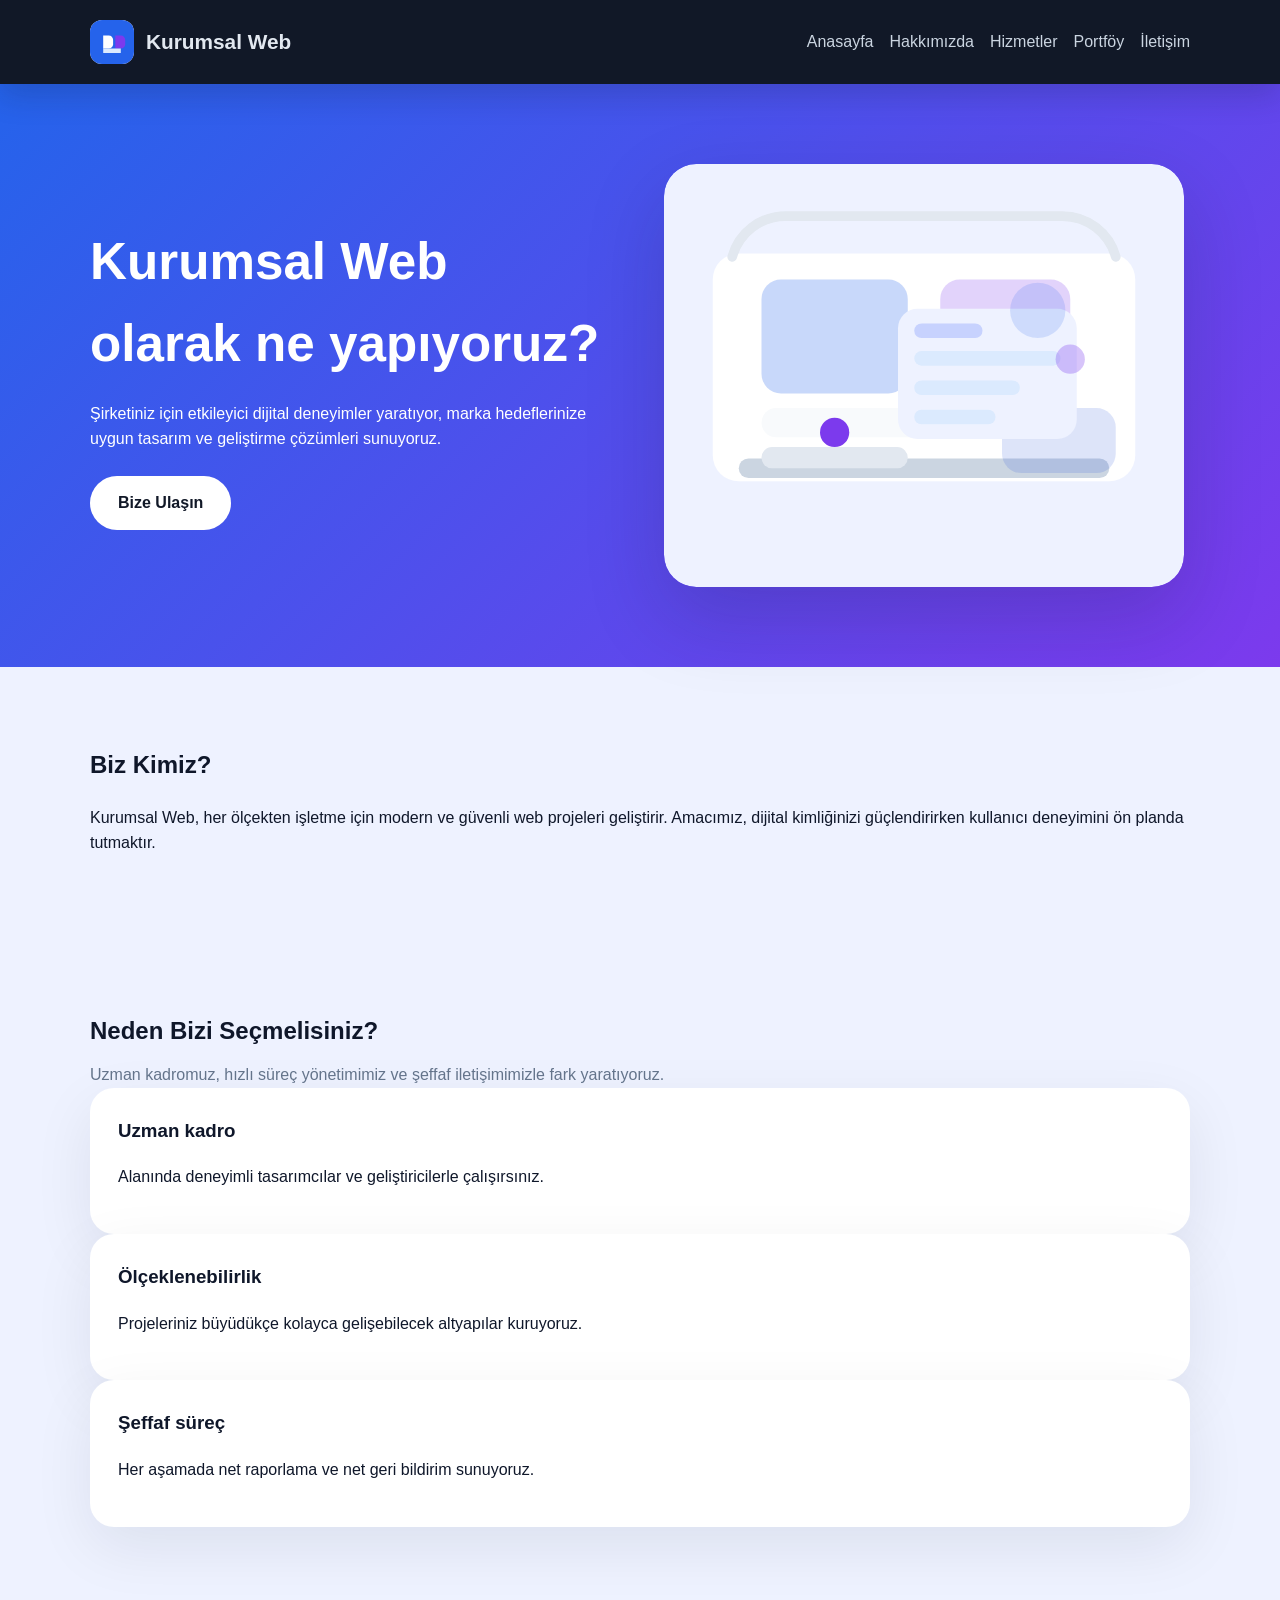
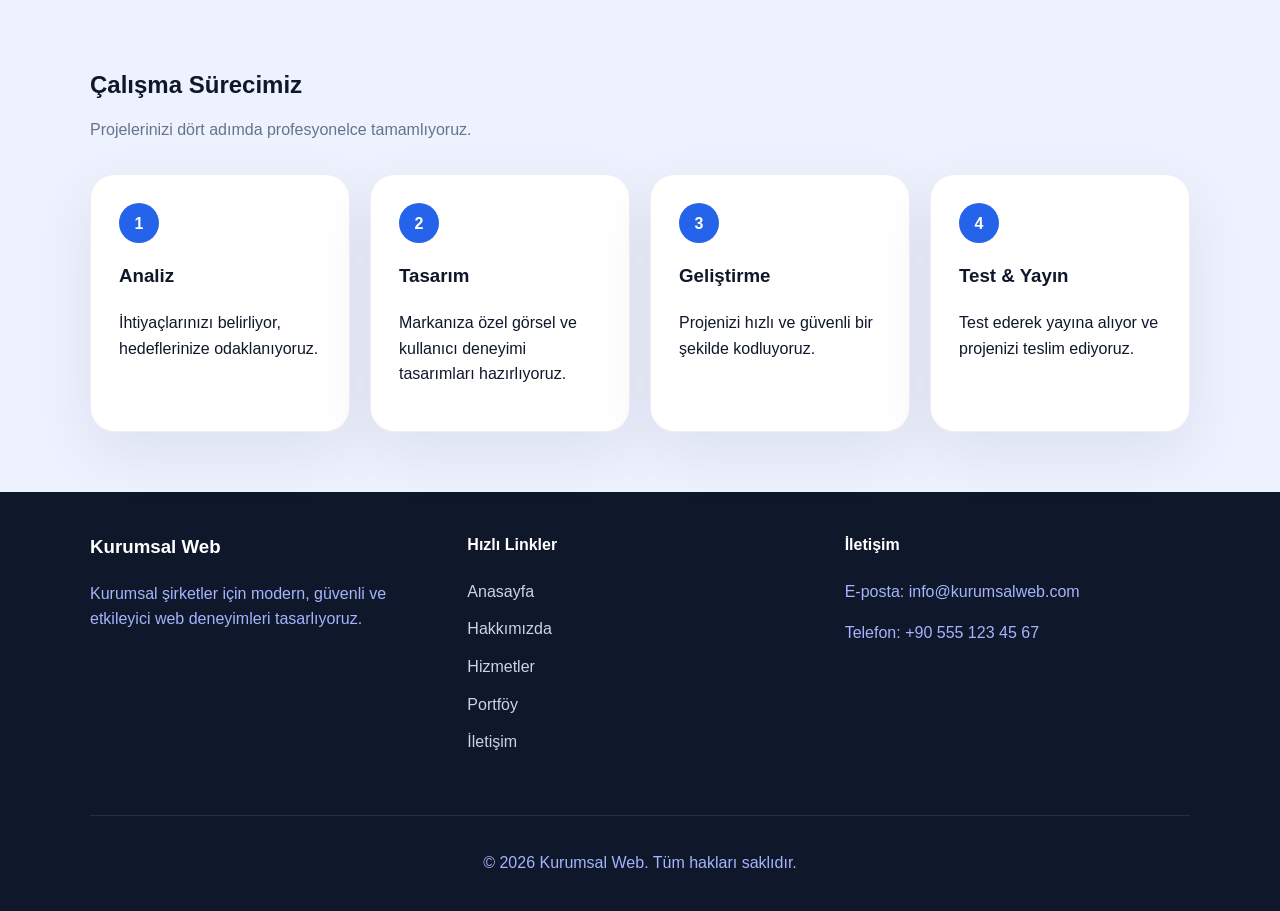
==== about.html @ d7952dc9 "Ek sayfalar eklenerek birçok sayfalı Websayfasına düzeni eklendi" ====
<!DOCTYPE html>
<html lang="tr">
<head>
  <meta charset="UTF-8" />
  <meta name="viewport" content="width=device-width, initial-scale=1.0" />
  <title>Hakkımızda - Kurumsal Web</title>
  <link rel="stylesheet" href="styles.css" />
</head>
<body>
  <header class="site-header">
    <div class="container header-inner">
      <div class="brand">
        <img class="logo-image" src="logo.svg" alt="Kurumsal Web logo" />
        <span class="brand-text">Kurumsal Web</span>
      </div>
      <nav>
        <a href="index.html">Anasayfa</a>
        <a href="about.html">Hakkımızda</a>
        <a href="services.html">Hizmetler</a>
        <a href="portfolio.html">Portföy</a>
        <a href="contact.html">İletişim</a>
      </nav>
    </div>
  </header>

  <main>
    <section class="hero">
      <div class="container hero-grid">
        <div class="hero-copy">
          <h2>Kurumsal Web olarak ne yapıyoruz?</h2>
          <p>Şirketiniz için etkileyici dijital deneyimler yaratıyor, marka hedeflerinize uygun tasarım ve geliştirme çözümleri sunuyoruz.</p>
          <a class="button" href="contact.html">Bize Ulaşın</a>
        </div>
        <div class="hero-visual">
          <img src="images/hero-photo.svg" alt="Hakkımızda görseli" />
        </div>
      </div>
    </section>

    <section class="content-section">
      <div class="container">
        <h2>Biz Kimiz?</h2>
        <p>Kurumsal Web, her ölçekten işletme için modern ve güvenli web projeleri geliştirir. Amacımız, dijital kimliğinizi güçlendirirken kullanıcı deneyimini ön planda tutmaktır.</p>
      </div>
    </section>

    <section class="content-section why-choose-section">
      <div class="container">
        <div class="section-header">
          <h2>Neden Bizi Seçmelisiniz?</h2>
          <p>Uzman kadromuz, hızlı süreç yönetimimiz ve şeffaf iletişimimizle fark yaratıyoruz.</p>
        </div>
        <div class="why-choose-grid">
          <article class="why-card">
            <h3>Uzman kadro</h3>
            <p>Alanında deneyimli tasarımcılar ve geliştiricilerle çalışırsınız.</p>
          </article>
          <article class="why-card">
            <h3>Ölçeklenebilirlik</h3>
            <p>Projeleriniz büyüdükçe kolayca gelişebilecek altyapılar kuruyoruz.</p>
          </article>
          <article class="why-card">
            <h3>Şeffaf süreç</h3>
            <p>Her aşamada net raporlama ve net geri bildirim sunuyoruz.</p>
          </article>
        </div>
      </div>
    </section>

    <section class="content-section process-section">
      <div class="container">
        <div class="section-header">
          <h2>Çalışma Sürecimiz</h2>
          <p>Projelerinizi dört adımda profesyonelce tamamlıyoruz.</p>
        </div>
        <div class="process-grid">
          <article class="process-step">
            <span>1</span>
            <h3>Analiz</h3>
            <p>İhtiyaçlarınızı belirliyor, hedeflerinize odaklanıyoruz.</p>
          </article>
          <article class="process-step">
            <span>2</span>
            <h3>Tasarım</h3>
            <p>Markanıza özel görsel ve kullanıcı deneyimi tasarımları hazırlıyoruz.</p>
          </article>
          <article class="process-step">
            <span>3</span>
            <h3>Geliştirme</h3>
            <p>Projenizi hızlı ve güvenli bir şekilde kodluyoruz.</p>
          </article>
          <article class="process-step">
            <span>4</span>
            <h3>Test & Yayın</h3>
            <p>Test ederek yayına alıyor ve projenizi teslim ediyoruz.</p>
          </article>
        </div>
      </div>
    </section>
  </main>

  <footer class="site-footer">
    <div class="container footer-grid">
      <div class="footer-column">
        <h3>Kurumsal Web</h3>
        <p>Kurumsal şirketler için modern, güvenli ve etkileyici web deneyimleri tasarlıyoruz.</p>
      </div>
      <div class="footer-column">
        <h4>Hızlı Linkler</h4>
        <ul class="footer-links">
          <li><a href="index.html">Anasayfa</a></li>
          <li><a href="about.html">Hakkımızda</a></li>
          <li><a href="services.html">Hizmetler</a></li>
          <li><a href="portfolio.html">Portföy</a></li>
          <li><a href="contact.html">İletişim</a></li>
        </ul>
      </div>
      <div class="footer-column">
        <h4>İletişim</h4>
        <p>E-posta: info@kurumsalweb.com</p>
        <p>Telefon: +90 555 123 45 67</p>
      </div>
    </div>
    <div class="container footer-note">
      <p>© 2026 Kurumsal Web. Tüm hakları saklıdır.</p>
    </div>
  </footer>
</body>
</html>
---- styles.css ----
:root {
  color-scheme: light;
  font-family: 'Segoe UI', Tahoma, Geneva, Verdana, sans-serif;
  --bg: #eef2ff;
  --surface: #ffffff;
  --text: #0f172a;
  --muted: #64748b;
  --primary: #2563eb;
  --primary-dark: #1d4ed8;
  --accent: #7c3aed;
  --header: #111827;
  --header-contrast: #e2e8f0;
  background: var(--bg);
  color: var(--text);
}

* {
  box-sizing: border-box;
}

html {
  scroll-behavior: smooth;
}

body {
  margin: 0;
  line-height: 1.6;
}

.container {
  width: min(1100px, 90%);
  margin: 0 auto;
}

.site-header {
  background: var(--header);
  color: var(--header-contrast);
  padding: 20px 0;
  position: sticky;
  top: 0;
  z-index: 50;
  box-shadow: 0 12px 30px rgba(15, 23, 42, 0.18);
}

.header-inner {
  display: flex;
  justify-content: space-between;
  align-items: center;
  gap: 24px;
}

.brand {
  display: inline-flex;
  align-items: center;
  gap: 12px;
}

.logo-image {
  width: 44px;
  height: 44px;
  border-radius: 12px;
  background: white;
}

.brand-text {
  font-size: 1.3rem;
  font-weight: 700;
}

.site-header nav {
  margin-top: 0;
  display: flex;
  flex-wrap: wrap;
  gap: 16px;
}

.site-header a {
  color: #cbd5e1;
  text-decoration: none;
}

.hero {
  background: linear-gradient(135deg, var(--primary) 0%, var(--accent) 100%);
  color: white;
  padding: 80px 0;
}

.hero-grid {
  display: grid;
  grid-template-columns: 1fr 1fr;
  align-items: center;
  gap: 48px;
}

.hero-copy {
  max-width: 520px;
}

.hero h2 {
  margin: 0 0 16px;
  font-size: clamp(2rem, 4vw, 3.5rem);
}

.hero p {
  max-width: 620px;
  margin: 0 0 24px;
}

.hero-visual img {
  width: 100%;
  max-width: 520px;
  display: block;
  border-radius: 32px;
  box-shadow: 0 30px 80px rgba(15, 23, 42, 0.18);
}

.portfolio-grid {
  display: grid;
  gap: 24px;
  grid-template-columns: repeat(auto-fit, minmax(220px, 1fr));
  margin-top: 32px;
}

.portfolio-card {
  background: white;
  border-radius: 28px;
  overflow: hidden;
  box-shadow: 0 24px 70px rgba(15, 23, 42, 0.12);
  transition: transform 180ms ease, box-shadow 180ms ease;
}

.portfolio-card:hover {
  transform: translateY(-4px);
  box-shadow: 0 28px 80px rgba(15, 23, 42, 0.16);
}

.portfolio-card img {
  width: 100%;
  display: block;
}

.portfolio-card h3 {
  margin: 20px 20px 10px;
}

.portfolio-card p {
  margin: 0 20px 20px;
  color: var(--muted);
  line-height: 1.75;
}

.button {
  display: inline-block;
  background: white;
  color: var(--header);
  padding: 14px 28px;
  border-radius: 999px;
  font-weight: 600;
  text-decoration: none;
  transition: transform 180ms ease, box-shadow 180ms ease;
}

.button:hover {
  transform: translateY(-2px);
  box-shadow: 0 18px 32px rgba(37, 99, 235, 0.18);
}

.section-header h2 {
  margin-bottom: 12px;
}

.section-header p {
  margin: 0;
  color: var(--muted);
  max-width: 760px;
}

.site-header a:hover,
.footer-links a:hover {
  color: white;
}

.content-section {
  padding: 60px 0;
}

.services-grid {
  display: grid;
  gap: 24px;
  grid-template-columns: repeat(auto-fit, minmax(220px, 1fr));
}

.features-grid {
  display: grid;
  gap: 20px;
  grid-template-columns: repeat(auto-fit, minmax(220px, 1fr));
  margin-top: 32px;
}

.feature-card {
  background: rgba(255, 255, 255, 0.96);
  border: 1px solid rgba(148, 163, 184, 0.2);
  border-radius: 24px;
  padding: 28px;
  box-shadow: 0 18px 40px rgba(37, 99, 235, 0.09);
  transition: transform 180ms ease, border-color 180ms ease;
}

.service-card {
  display: grid;
  gap: 16px;
  align-items: start;
  background: white;
  border-radius: 24px;
  padding: 32px 24px;
  box-shadow: 0 20px 60px rgba(15, 23, 42, 0.08);
}

.service-icon {
  width: 72px;
  align-self: center;
}

.feature-card:hover {
  transform: translateY(-4px);
  border-color: rgba(37, 99, 235, 0.4);
}

.process-grid {
  display: grid;
  gap: 20px;
  grid-template-columns: repeat(auto-fit, minmax(220px, 1fr));
  margin-top: 32px;
}

.process-step {
  background: white;
  border-radius: 24px;
  padding: 28px;
  border: 1px solid rgba(148, 163, 184, 0.18);
  box-shadow: 0 20px 60px rgba(15, 23, 42, 0.08);
}

.process-step span {
  display: inline-flex;
  width: 40px;
  height: 40px;
  align-items: center;
  justify-content: center;
  border-radius: 50%;
  background: var(--primary);
  color: white;
  font-weight: 700;
  margin-bottom: 18px;
}

.faq-grid {
  display: grid;
  gap: 20px;
  grid-template-columns: repeat(auto-fit, minmax(240px, 1fr));
  margin-top: 32px;
}

.faq-item {
  background: white;
  border-radius: 24px;
  padding: 28px;
  border: 1px solid rgba(148, 163, 184, 0.18);
  box-shadow: 0 20px 60px rgba(15, 23, 42, 0.08);
}

.faq-item h3 {
  margin-top: 0;
}

.cta-card {
  background: linear-gradient(135deg, rgba(37, 99, 235, 0.95), rgba(124, 58, 237, 0.95));
  color: white;
  padding: 48px 40px;
  border-radius: 32px;
  text-align: center;
  box-shadow: 0 30px 80px rgba(15, 23, 42, 0.16);
}

.cta-card h2 {
  margin: 0 0 16px;
}

.cta-card p {
  max-width: 760px;
  margin: 0 auto 28px;
  color: rgba(255, 255, 255, 0.9);
}

.cta-card .button {
  background: white;
  color: var(--header);
}

article {
  background: white;
  border-radius: 24px;
  padding: 28px;
  box-shadow: 0 20px 60px rgba(15, 23, 42, 0.08);
}

article h3 {
  margin-top: 0;
}

.contact-section ul {
  list-style: none;
  padding: 0;
}

.contact-section li {
  margin: 12px 0;
}

.contact-grid {
  display: grid;
  gap: 32px;
  grid-template-columns: 1fr 1fr;
  align-items: start;
}

.contact-form {
  background: white;
  border-radius: 24px;
  padding: 28px;
  box-shadow: 0 20px 60px rgba(15, 23, 42, 0.08);
}

.back-to-top {
  position: fixed;
  right: 24px;
  bottom: 24px;
  width: 46px;
  height: 46px;
  border-radius: 50%;
  border: none;
  background: var(--primary);
  color: white;
  font-size: 1.2rem;
  cursor: pointer;
  opacity: 0;
  transform: scale(0.92);
  transition: opacity 180ms ease, transform 180ms ease;
  z-index: 60;
}

.back-to-top.visible {
  opacity: 1;
  transform: scale(1);
}

.contact-form label {
  display: block;
  margin-bottom: 8px;
  font-weight: 600;
}

.contact-form input,
.contact-form textarea {
  width: 100%;
  padding: 14px 16px;
  border-radius: 16px;
  border: 1px solid #cbd5e1;
  background: #f8fafc;
  margin-bottom: 18px;
  font: inherit;
}

.site-footer {
  background: #0f172a;
  color: #a5b4fc;
  padding: 40px 0 20px;
}

.footer-grid {
  display: grid;
  gap: 32px;
  grid-template-columns: repeat(auto-fit, minmax(220px, 1fr));
  padding-bottom: 24px;
}

.footer-column h4,
.footer-column h3 {
  margin-top: 0;
  color: white;
}

.footer-links {
  list-style: none;
  padding: 0;
  margin: 0;
}

.footer-links li {
  margin: 12px 0;
}

.footer-links a {
  color: #cbd5e1;
  text-decoration: none;
}

.footer-links a:hover {
  color: white;
}

.footer-note {
  border-top: 1px solid rgba(203, 213, 225, 0.12);
  padding-top: 18px;
  margin-top: 24px;
  text-align: center;
}

@media (max-width: 720px) {
  .site-header nav {
    flex-direction: column;
    gap: 10px;
  }

  .header-inner {
    flex-direction: column;
    align-items: flex-start;
  }

  .hero-grid {
    grid-template-columns: 1fr;
  }

  .contact-grid {
    grid-template-columns: 1fr;
  }
}
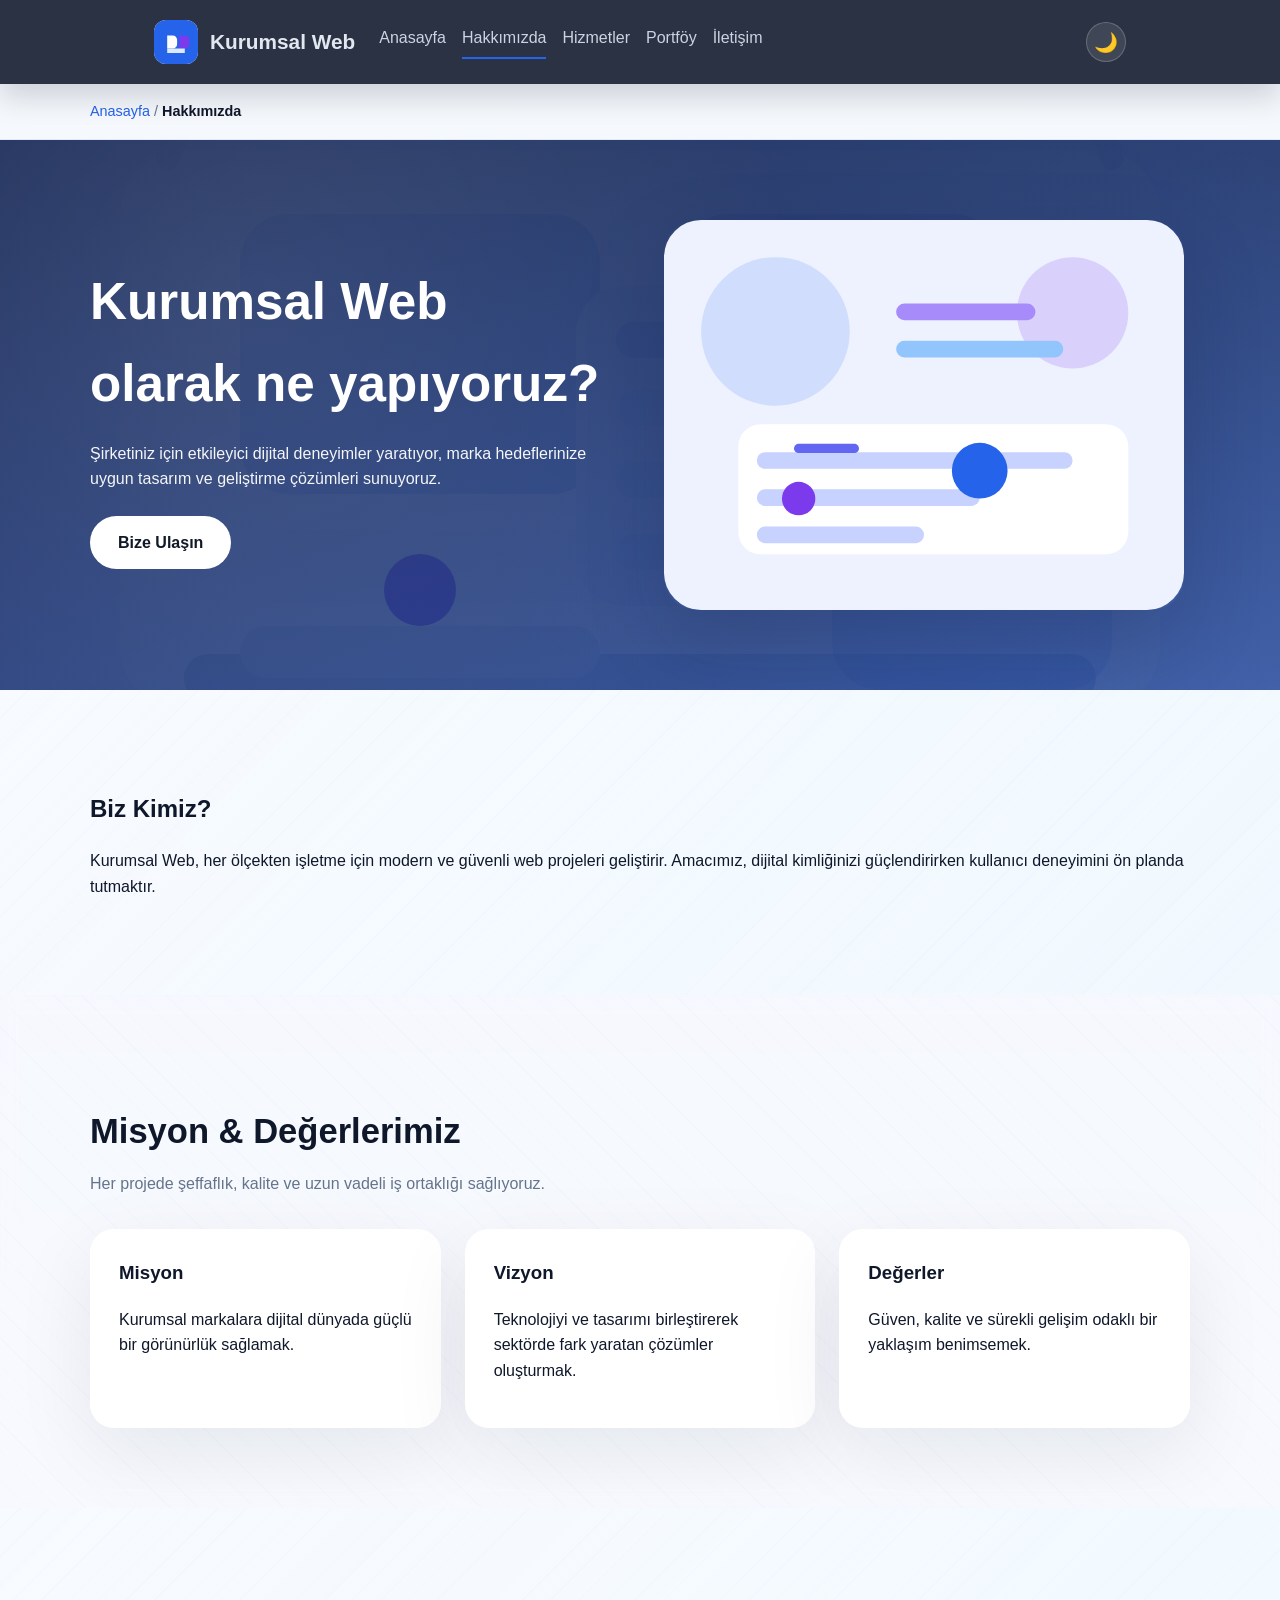
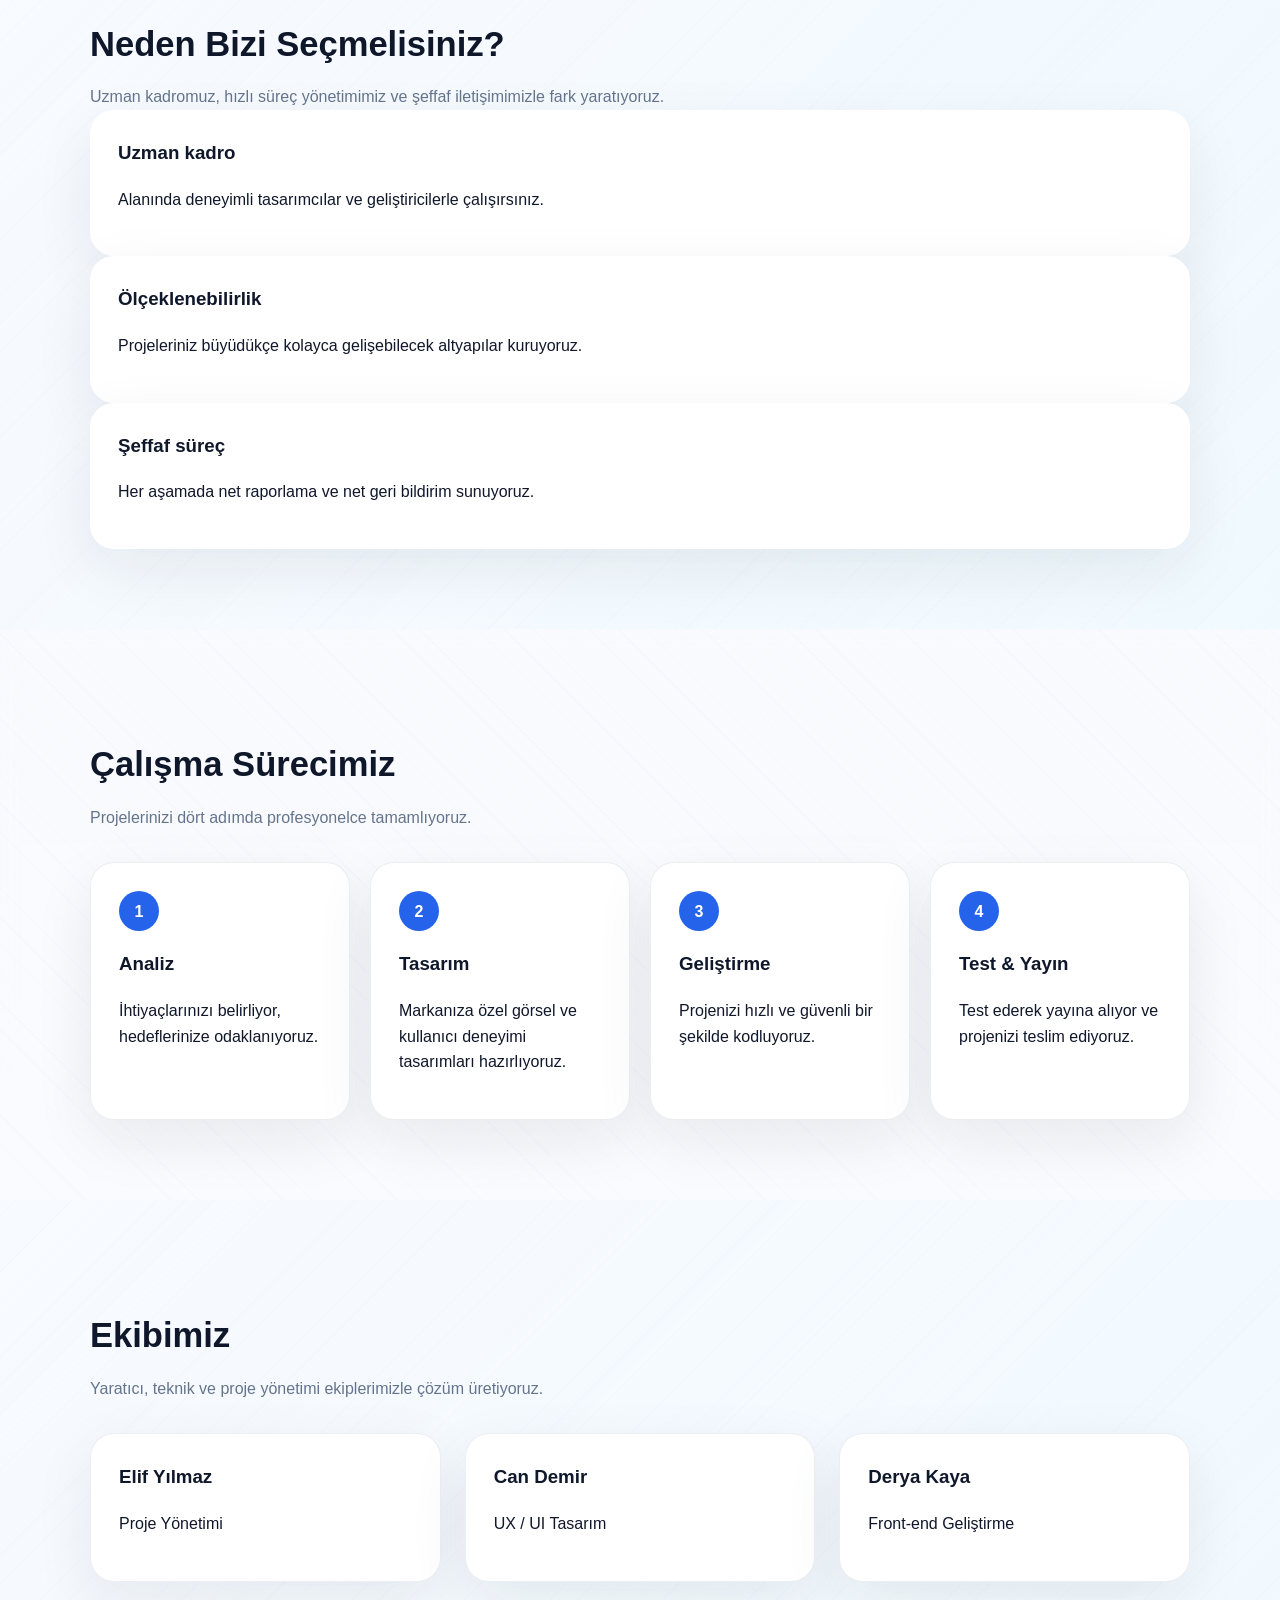
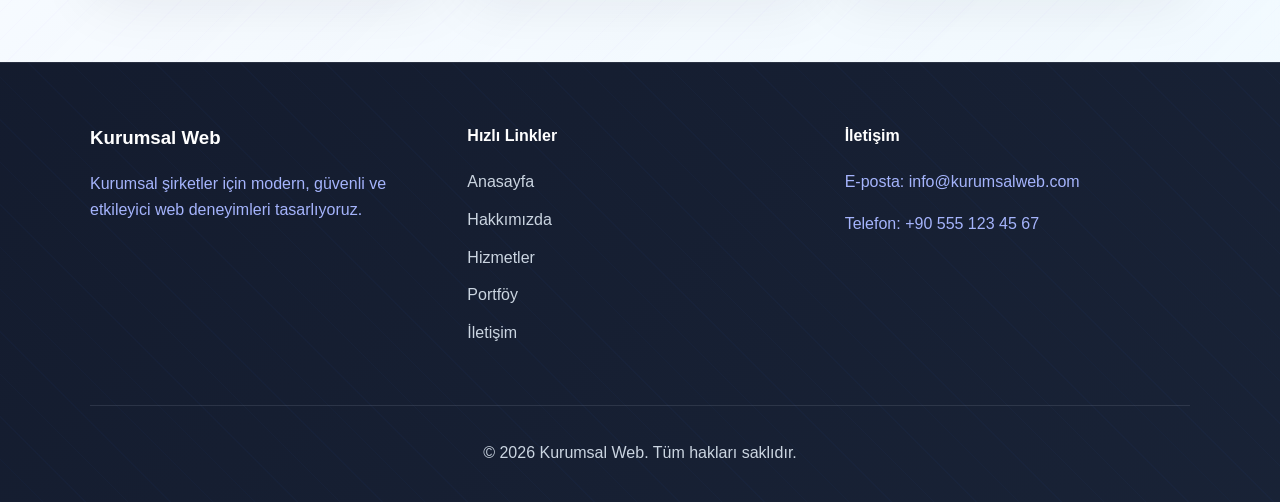
==== commit c394f113: "Dark Mode - Sayfalar arası senktronizasyon eklendi" ====
--- a/about.html
+++ b/about.html
@@ -4,6 +4,12 @@
   <meta charset="UTF-8" />
   <meta name="viewport" content="width=device-width, initial-scale=1.0" />
   <title>Hakkımızda - Kurumsal Web</title>
+  <meta name="description" content="Kurumsal Web ekibi, süreçleri ve değerleri hakkında bilgi edinin. Profesyonel tasarım ve teknik destek sunuyoruz." />
+  <meta property="og:title" content="Hakkımızda - Kurumsal Web" />
+  <meta property="og:description" content="Kurumsal Web ekibi ve değerleri hakkında daha fazla bilgi edinin. Profesyonel web çözümleri sunuyoruz." />
+  <meta property="og:image" content="images/hero-photo.svg" />
+  <meta property="og:type" content="website" />
+  <meta name="twitter:card" content="summary_large_image" />
   <link rel="stylesheet" href="styles.css" />
 </head>
 <body>
@@ -15,16 +21,27 @@
       </div>
       <nav>
         <a href="index.html">Anasayfa</a>
-        <a href="about.html">Hakkımızda</a>
+        <a class="active-link" href="about.html">Hakkımızda</a>
         <a href="services.html">Hizmetler</a>
         <a href="portfolio.html">Portföy</a>
         <a href="contact.html">İletişim</a>
       </nav>
+      <button id="dark-mode-toggle" class="dark-mode-toggle" aria-label="Koyu/Aydın Modu">🌙</button>
     </div>
+    <button class="hamburger-menu" aria-label="Menüü aç/kapat">
+      <span></span>
+      <span></span>
+      <span></span>
+    </button>
   </header>
 
   <main>
-    <section class="hero">
+    <nav class="breadcrumb">
+      <div class="container">
+        <a href="index.html">Anasayfa</a> / <span>Hakkımızda</span>
+      </div>
+    </nav>
+    <section class="hero hero-about">
       <div class="container hero-grid">
         <div class="hero-copy">
           <h2>Kurumsal Web olarak ne yapıyoruz?</h2>
@@ -32,7 +49,7 @@
           <a class="button" href="contact.html">Bize Ulaşın</a>
         </div>
         <div class="hero-visual">
-          <img src="images/hero-photo.svg" alt="Hakkımızda görseli" />
+          <img src="images/hero-illustration.svg" alt="Hakkımızda görseli" />
         </div>
       </div>
     </section>
@@ -41,6 +58,29 @@
       <div class="container">
         <h2>Biz Kimiz?</h2>
         <p>Kurumsal Web, her ölçekten işletme için modern ve güvenli web projeleri geliştirir. Amacımız, dijital kimliğinizi güçlendirirken kullanıcı deneyimini ön planda tutmaktır.</p>
+      </div>
+    </section>
+
+    <section class="content-section value-section">
+      <div class="container">
+        <div class="section-header">
+          <h2>Misyon & Değerlerimiz</h2>
+          <p>Her projede şeffaflık, kalite ve uzun vadeli iş ortaklığı sağlıyoruz.</p>
+        </div>
+        <div class="value-grid">
+          <article class="value-card">
+            <h3>Misyon</h3>
+            <p>Kurumsal markalara dijital dünyada güçlü bir görünürlük sağlamak.</p>
+          </article>
+          <article class="value-card">
+            <h3>Vizyon</h3>
+            <p>Teknolojiyi ve tasarımı birleştirerek sektörde fark yaratan çözümler oluşturmak.</p>
+          </article>
+          <article class="value-card">
+            <h3>Değerler</h3>
+            <p>Güven, kalite ve sürekli gelişim odaklı bir yaklaşım benimsemek.</p>
+          </article>
+        </div>
       </div>
     </section>
 
@@ -97,7 +137,28 @@
         </div>
       </div>
     </section>
-  </main>
+    <section class="content-section team-section">
+      <div class="container">
+        <div class="section-header">
+          <h2>Ekibimiz</h2>
+          <p>Yaratıcı, teknik ve proje yönetimi ekiplerimizle çözüm üretiyoruz.</p>
+        </div>
+        <div class="team-grid">
+          <article class="team-card">
+            <h3>Elif Yılmaz</h3>
+            <p>Proje Yönetimi</p>
+          </article>
+          <article class="team-card">
+            <h3>Can Demir</h3>
+            <p>UX / UI Tasarım</p>
+          </article>
+          <article class="team-card">
+            <h3>Derya Kaya</h3>
+            <p>Front-end Geliştirme</p>
+          </article>
+        </div>
+      </div>
+    </section>  </main>
 
   <footer class="site-footer">
     <div class="container footer-grid">
@@ -125,5 +186,7 @@
       <p>© 2026 Kurumsal Web. Tüm hakları saklıdır.</p>
     </div>
   </footer>
+  <button id="back-to-top" class="back-to-top" aria-label="Başa dön">↑</button>
+  <script src="script.js"></script>
 </body>
 </html>
--- a/styles.css
+++ b/styles.css
@@ -25,6 +25,81 @@
 body {
   margin: 0;
   line-height: 1.6;
+  background: linear-gradient(180deg, #eef2ff 0%, #f8fafc 100%);
+  position: relative;
+  transition: background-color 300ms ease, color 300ms ease;
+}
+
+body.dark-mode {
+  --bg: #0f172a;
+  --surface: #1e293b;
+  --text: #e2e8f0;
+  --muted: #94a3b8;
+  background: linear-gradient(180deg, #0f172a 0%, #1e293b 100%);
+}
+
+body.dark-mode ::selection {
+  background: rgba(37, 99, 235, 0.5);
+}
+
+@keyframes fadeInUp {
+  from {
+    opacity: 0;
+    transform: translateY(30px);
+  }
+  to {
+    opacity: 1;
+    transform: translateY(0);
+  }
+}
+
+.animate-in {
+  animation: fadeInUp 600ms ease-out forwards;
+}
+
+.metric-card.animate-in {
+  animation-delay: 100ms;
+}
+
+.feature-card.animate-in {
+  animation-delay: 150ms;
+}
+
+.service-card.animate-in {
+  animation-delay: 200ms;
+}
+
+.portfolio-card.animate-in {
+  animation-delay: 250ms;
+}
+
+.faq-item {
+  cursor: pointer;
+  transition: all 300ms ease;
+}
+
+.faq-item p {
+  display: none;
+  animation: fadeInUp 400ms ease-out forwards;
+}
+
+.faq-item.active p {
+  display: block;
+}
+
+.faq-item:hover {
+  transform: translateX(4px);
+}
+
+body::before {
+  content: '';
+  position: fixed;
+  inset: 0;
+  background-image: 
+    radial-gradient(circle at 20% 50%, rgba(37, 99, 235, 0.08) 0%, transparent 50%),
+    radial-gradient(circle at 80% 80%, rgba(124, 58, 237, 0.08) 0%, transparent 50%);
+  pointer-events: none;
+  z-index: -1;
 }
 
 .container {
@@ -33,13 +108,16 @@
 }
 
 .site-header {
-  background: var(--header);
+  background: rgba(15, 23, 42, 0.88);
   color: var(--header-contrast);
   padding: 20px 0;
   position: sticky;
   top: 0;
   z-index: 50;
   box-shadow: 0 12px 30px rgba(15, 23, 42, 0.18);
+  display: flex;
+  justify-content: space-between;
+  align-items: center;
 }
 
 .header-inner {
@@ -47,6 +125,10 @@
   justify-content: space-between;
   align-items: center;
   gap: 24px;
+  flex: 1;
+  max-width: 1100px;
+  margin: 0 auto;
+  padding: 0 5%;
 }
 
 .brand {
@@ -72,6 +154,7 @@
   display: flex;
   flex-wrap: wrap;
   gap: 16px;
+  flex: 1;
 }
 
 .site-header a {
@@ -80,30 +163,84 @@
 }
 
 .hero {
-  background: linear-gradient(135deg, var(--primary) 0%, var(--accent) 100%);
+  position: relative;
+  overflow: hidden;
   color: white;
   padding: 80px 0;
-}
-
-.hero-grid {
-  display: grid;
-  grid-template-columns: 1fr 1fr;
-  align-items: center;
-  gap: 48px;
-}
-
-.hero-copy {
-  max-width: 520px;
-}
-
-.hero h2 {
-  margin: 0 0 16px;
-  font-size: clamp(2rem, 4vw, 3.5rem);
-}
-
-.hero p {
-  max-width: 620px;
-  margin: 0 0 24px;
+  background-size: cover;
+  background-position: center;
+  background-repeat: no-repeat;
+  background-attachment: fixed;
+}
+
+.hero::before {
+  content: '';
+  position: absolute;
+  inset: 0;
+  background: linear-gradient(180deg, rgba(15, 23, 42, 0.55), rgba(15, 23, 42, 0.35));
+  pointer-events: none;
+  z-index: 1;
+}
+
+.hero::after {
+  content: '';
+  position: absolute;
+  inset: 0;
+  background-image: 
+    radial-gradient(circle at 20% 30%, rgba(255, 255, 255, 0.08) 0%, transparent 50%),
+    radial-gradient(circle at 80% 70%, rgba(37, 99, 235, 0.06) 0%, transparent 50%);
+  pointer-events: none;
+  z-index: 1;
+}
+
+.hero .container {
+  position: relative;
+  z-index: 2;
+}
+
+.hero.hero-home {
+  background: linear-gradient(135deg, rgba(37, 99, 235, 0.75), rgba(124, 58, 237, 0.65)), 
+              url('images/back1.png');
+  background-size: cover;
+  background-position: center;
+  background-repeat: no-repeat;
+  background-attachment: fixed;
+}
+
+.hero.hero-about {
+  background: linear-gradient(135deg, rgba(30, 58, 138, 0.88), rgba(37, 99, 235, 0.70)), 
+              url('images/hero-photo.svg');
+  background-size: cover;
+  background-position: center;
+  background-repeat: no-repeat;
+  background-attachment: fixed;
+}
+
+.hero.hero-services {
+  background: linear-gradient(135deg, rgba(59, 102, 241, 0.85), rgba(99, 102, 241, 0.70)), 
+              url('images/hero-photo.svg');
+  background-size: cover;
+  background-position: center;
+  background-repeat: no-repeat;
+  background-attachment: fixed;
+}
+
+.hero.hero-portfolio {
+  background: linear-gradient(135deg, rgba(20, 30, 50, 0.88), rgba(59, 130, 246, 0.70)), 
+              url('images/hero-photo.svg');
+  background-size: cover;
+  background-position: center;
+  background-repeat: no-repeat;
+  background-attachment: fixed;
+}
+
+.hero.hero-contact {
+  background: linear-gradient(135deg, rgba(30, 58, 138, 0.90), rgba(59, 130, 246, 0.65)), 
+              url('images/hero-photo.svg');
+  background-size: cover;
+  background-position: center;
+  background-repeat: no-repeat;
+  background-attachment: fixed;
 }
 
 .hero-visual img {
@@ -114,6 +251,267 @@
   box-shadow: 0 30px 80px rgba(15, 23, 42, 0.18);
 }
 
+.hero-grid {
+  display: grid;
+  grid-template-columns: 1fr 1fr;
+  align-items: center;
+  gap: 48px;
+}
+
+.hero-copy {
+  max-width: 520px;
+}
+
+.hero h2 {
+  margin: 0 0 16px;
+  font-size: clamp(2rem, 4vw, 3.5rem);
+  color: white;
+}
+
+.hero p {
+  max-width: 620px;
+  margin: 0 0 24px;
+  color: rgba(255, 255, 255, 0.95);
+}
+
+.eyebrow {
+  display: inline-block;
+  margin-bottom: 18px;
+  color: rgba(255, 255, 255, 0.85);
+  text-transform: uppercase;
+  letter-spacing: 0.14em;
+  font-size: 0.8rem;
+}
+
+.metrics-grid,
+.value-grid,
+.testimonial-grid,
+.trusted-grid {
+  display: grid;
+  gap: 24px;
+  grid-template-columns: repeat(auto-fit, minmax(220px, 1fr));
+  margin-top: 32px;
+}
+
+.metric-card,
+.value-card,
+.testimonial-card,
+.contact-card,
+.team-card,
+.package-card,
+.case-card,
+.client-card,
+.pricing-card,
+.case-study-card {
+  background: rgba(255, 255, 255, 0.95);
+  border: 1px solid rgba(255, 255, 255, 0.5);
+  border-radius: 24px;
+  padding: 28px;
+  box-shadow: 0 20px 60px rgba(15, 23, 42, 0.06);
+  backdrop-filter: blur(10px);
+  transition: all 200ms ease;
+}
+
+.metric-card:hover,
+.value-card:hover,
+.team-card:hover,
+.pricing-card:hover,
+.case-study-card:hover {
+  transform: translateY(-4px);
+  box-shadow: 0 28px 80px rgba(15, 23, 42, 0.10);
+  background: rgba(255, 255, 255, 0.98);
+}
+
+.metric-card strong {
+  display: block;
+  font-size: 2.4rem;
+  margin-bottom: 12px;
+  color: var(--primary);
+}
+
+.testimonial-card {
+  border: 1px solid rgba(148, 163, 184, 0.18);
+}
+
+.testimonial-author {
+  display: block;
+  margin-top: 18px;
+  color: var(--muted);
+  font-weight: 600;
+}
+
+.section-header h2 {
+  font-size: clamp(2rem, 2.7vw, 2.6rem);
+  margin-bottom: 12px;
+}
+
+.content-section {
+  padding: 80px 0;
+  position: relative;
+  background: rgba(255, 255, 255, 0.4);
+  backdrop-filter: blur(8px);
+  overflow: hidden;
+}
+
+.content-section::before {
+  content: '';
+  position: absolute;
+  inset: 0;
+  background-image: 
+    repeating-linear-gradient(
+      45deg,
+      rgba(37, 99, 235, 0.02) 0px,
+      rgba(37, 99, 235, 0.02) 1px,
+      transparent 1px,
+      transparent 20px
+    );
+  pointer-events: none;
+  z-index: 0;
+}
+
+.content-section > * {
+  position: relative;
+  z-index: 1;
+}
+
+.content-section:nth-of-type(even) {
+  background: linear-gradient(135deg, rgba(247, 250, 255, 0.95), rgba(240, 249, 255, 0.90));
+}
+
+.content-section:nth-of-type(even)::before {
+  background-image: 
+    repeating-linear-gradient(
+      -45deg,
+      rgba(124, 58, 237, 0.02) 0px,
+      rgba(124, 58, 237, 0.02) 1px,
+      transparent 1px,
+      transparent 20px
+    );
+}
+
+.site-header {
+  background: rgba(15, 23, 42, 0.88);
+  backdrop-filter: blur(10px);
+}
+
+.hamburger-menu {
+  display: none;
+  flex-direction: column;
+  cursor: pointer;
+  gap: 6px;
+  background: none;
+  border: none;
+  padding: 12px;
+  z-index: 51;
+  position: absolute;
+  right: 20px;
+  top: 50%;
+  transform: translateY(-50%);
+}
+
+.hamburger-menu span {
+  width: 24px;
+  height: 2px;
+  background: #e2e8f0;
+  transition: all 300ms ease;
+}
+
+.hamburger-menu.active span:nth-child(1) {
+  transform: rotate(45deg) translate(10px, 10px);
+}
+
+.hamburger-menu.active span:nth-child(2) {
+  opacity: 0;
+}
+
+.hamburger-menu.active span:nth-child(3) {
+  transform: rotate(-45deg) translate(7px, -7px);
+}
+
+.dark-mode-toggle {
+  background: rgba(255, 255, 255, 0.1);
+  border: 1px solid rgba(255, 255, 255, 0.2);
+  color: #e2e8f0;
+  border-radius: 50%;
+  width: 40px;
+  height: 40px;
+  cursor: pointer;
+  display: flex;
+  align-items: center;
+  justify-content: center;
+  transition: all 200ms ease;
+  font-size: 1.2rem;
+  margin-left: 12px;
+}
+
+.dark-mode-toggle:hover {
+  background: rgba(255, 255, 255, 0.2);
+}
+
+@media (max-width: 768px) {
+  .hamburger-menu {
+    display: flex;
+    margin-right: 12px;
+  }
+
+  .header-inner {
+    position: absolute;
+    left: 0;
+    top: 60px;
+    width: 100%;
+    flex-direction: column;
+    align-items: flex-start;
+    background: rgba(15, 23, 42, 0.98);
+    gap: 0;
+    padding: 20px;
+    transform: translateX(-100%);
+    transition: transform 300ms ease;
+  }
+
+  .header-inner.active {
+    transform: translateX(0);
+  }
+
+  .site-header nav {
+    flex-direction: column;
+    gap: 0;
+    width: 100%;
+  }
+
+  .site-header nav a {
+    padding: 12px 16px;
+    border-radius: 8px;
+    transition: background 200ms ease;
+  }
+
+  .site-header nav a:hover {
+    background: rgba(37, 99, 235, 0.2);
+  }
+}
+
+.footer-note {
+  color: #cbd5e1;
+}
+
+.hero-copy h2 {
+  color: white;
+}
+
+.hero-copy p,
+.hero-copy .eyebrow {
+  color: rgba(255, 255, 255, 0.95);
+}
+
+.hero-button {
+  background: rgba(255, 255, 255, 0.94);
+}
+
+@media (max-width: 720px) {
+  .hero::before {
+    display: none;
+  }
+}
+
 .portfolio-grid {
   display: grid;
   gap: 24px;
@@ -180,8 +578,125 @@
   color: white;
 }
 
+.active-link {
+  color: white;
+  border-bottom: 2px solid var(--primary);
+  padding-bottom: 6px;
+}
+
+.metrics-grid,
+.value-grid,
+.testimonial-grid,
+.trusted-grid {
+  display: grid;
+  gap: 24px;
+  grid-template-columns: repeat(auto-fit, minmax(220px, 1fr));
+  margin-top: 32px;
+}
+
+.metric-card,
+.value-card,
+.testimonial-card,
+.contact-card,
+.team-card,
+.package-card,
+.case-card {
+  background: white;
+  border-radius: 24px;
+  padding: 28px;
+  box-shadow: 0 24px 80px rgba(15, 23, 42, 0.08);
+}
+
+.metric-card strong {
+  display: block;
+  font-size: 2.4rem;
+  margin-bottom: 12px;
+  color: var(--primary);
+}
+
+.testimonial-card {
+  border: 1px solid rgba(148, 163, 184, 0.18);
+}
+
+.testimonial-author {
+  display: block;
+  margin-top: 18px;
+  color: var(--muted);
+  font-weight: 600;
+}
+
+.section-header h2 {
+  font-size: clamp(2rem, 2.7vw, 2.6rem);
+  margin-bottom: 12px;
+}
+
+.team-grid,
+.package-grid,
+.case-grid,
+.contact-intro-grid {
+  display: grid;
+  gap: 24px;
+  grid-template-columns: repeat(auto-fit, minmax(220px, 1fr));
+  margin-top: 32px;
+}
+
+.team-card,
+.package-card,
+.case-card,
+.contact-card {
+  border: 1px solid rgba(148, 163, 184, 0.18);
+  background: white;
+  border-radius: 24px;
+  padding: 28px;
+  box-shadow: 0 20px 60px rgba(15, 23, 42, 0.08);
+}
+
+.team-card h3,
+.package-card h3,
+.case-card h3,
+.contact-card h3,
+.client-card h3,
+.pricing-card h3,
+.case-study-card h3 {
+  margin-top: 0;
+}
+
+.client-grid,
+.pricing-grid,
+.case-study-grid,
+.team-grid,
+.package-grid,
+.case-grid,
+.contact-intro-grid {
+  display: grid;
+  gap: 24px;
+  grid-template-columns: repeat(auto-fit, minmax(220px, 1fr));
+  margin-top: 32px;
+}
+
+.client-card,
+.pricing-card,
+.case-study-card,
+.team-card,
+.package-card,
+.case-card,
+.contact-card {
+  border: 1px solid rgba(148, 163, 184, 0.18);
+  background: white;
+  border-radius: 24px;
+  padding: 28px;
+  box-shadow: 0 20px 60px rgba(15, 23, 42, 0.08);
+}
+
+.pricing-card strong {
+  display: block;
+  font-size: 2rem;
+  margin-top: 12px;
+  color: var(--primary);
+}
+
 .content-section {
-  padding: 60px 0;
+  padding: 80px 0;
 }
 
 .services-grid {
@@ -219,6 +734,9 @@
 .service-icon {
   width: 72px;
   align-self: center;
+  background: rgba(37, 99, 235, 0.08);
+  padding: 18px;
+  border-radius: 20px;
 }
 
 .feature-card:hover {
@@ -308,6 +826,65 @@
   margin-top: 0;
 }
 
+.breadcrumb {
+  background: rgba(248, 250, 252, 0.8);
+  padding: 16px 0;
+  font-size: 0.9rem;
+  color: var(--muted);
+  border-bottom: 1px solid rgba(37, 99, 235, 0.1);
+}
+
+.breadcrumb a {
+  color: var(--primary);
+  text-decoration: none;
+}
+
+.breadcrumb a:hover {
+  text-decoration: underline;
+}
+
+.breadcrumb span {
+  color: var(--text);
+  font-weight: 600;
+}
+
+.blog-grid,
+.social-grid,
+.client-grid {
+  display: grid;
+  gap: 24px;
+  grid-template-columns: repeat(auto-fit, minmax(280px, 1fr));
+  margin-top: 32px;
+}
+
+.blog-card,
+.social-card {
+  background: white;
+  border-radius: 24px;
+  padding: 28px;
+  box-shadow: 0 20px 60px rgba(15, 23, 42, 0.08);
+  border: 1px solid rgba(148, 163, 184, 0.18);
+  transition: transform 200ms ease;
+}
+
+.blog-card:hover,
+.social-card:hover {
+  transform: translateY(-4px);
+}
+
+.blog-meta {
+  color: var(--muted);
+  font-size: 0.9rem;
+  margin: 8px 0 12px;
+}
+
+.map-container {
+  margin-top: 32px;
+  border-radius: 16px;
+  overflow: hidden;
+  box-shadow: 0 20px 60px rgba(15, 23, 42, 0.12);
+}
+
 .contact-section ul {
   list-style: none;
   padding: 0;
@@ -339,14 +916,19 @@
   height: 46px;
   border-radius: 50%;
   border: none;
-  background: var(--primary);
+  background: linear-gradient(135deg, var(--primary), var(--accent));
   color: white;
   font-size: 1.2rem;
   cursor: pointer;
   opacity: 0;
   transform: scale(0.92);
-  transition: opacity 180ms ease, transform 180ms ease;
+  transition: opacity 200ms ease, transform 200ms ease, box-shadow 200ms ease;
   z-index: 60;
+  box-shadow: 0 10px 30px rgba(37, 99, 235, 0.3);
+}
+
+.back-to-top:hover {
+  box-shadow: 0 15px 40px rgba(37, 99, 235, 0.4);
 }
 
 .back-to-top.visible {
@@ -372,9 +954,31 @@
 }
 
 .site-footer {
-  background: #0f172a;
+  background: linear-gradient(135deg, rgba(15, 23, 42, 0.98), rgba(20, 30, 50, 0.98));
   color: #a5b4fc;
-  padding: 40px 0 20px;
+  padding: 60px 0 20px;
+  position: relative;
+  border-top: 1px solid rgba(255, 255, 255, 0.08);
+}
+
+.site-footer::before {
+  content: '';
+  position: absolute;
+  inset: 0;
+  background-image: 
+    repeating-linear-gradient(
+      45deg,
+      rgba(37, 99, 235, 0.03) 0px,
+      rgba(37, 99, 235, 0.03) 1px,
+      transparent 1px,
+      transparent 30px
+    );
+  pointer-events: none;
+}
+
+.site-footer > * {
+  position: relative;
+  z-index: 1;
 }
 
 .footer-grid {
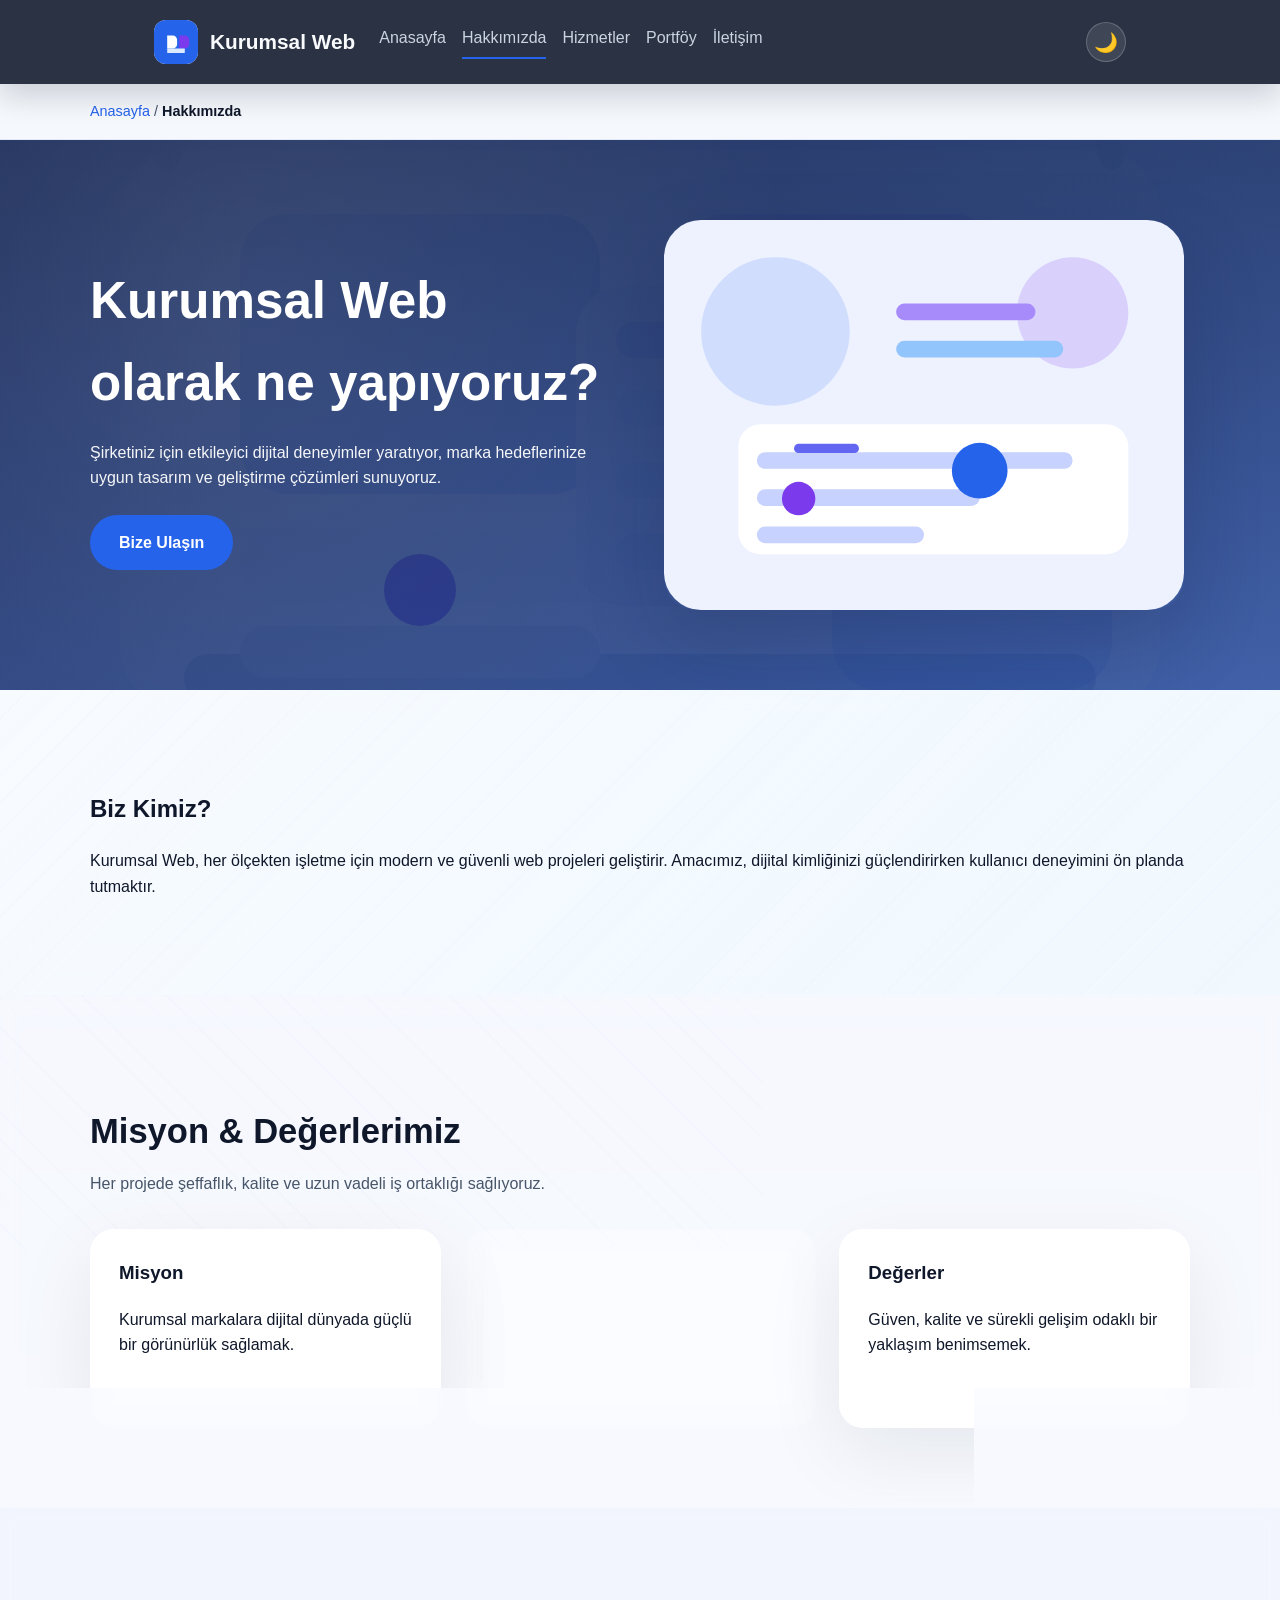
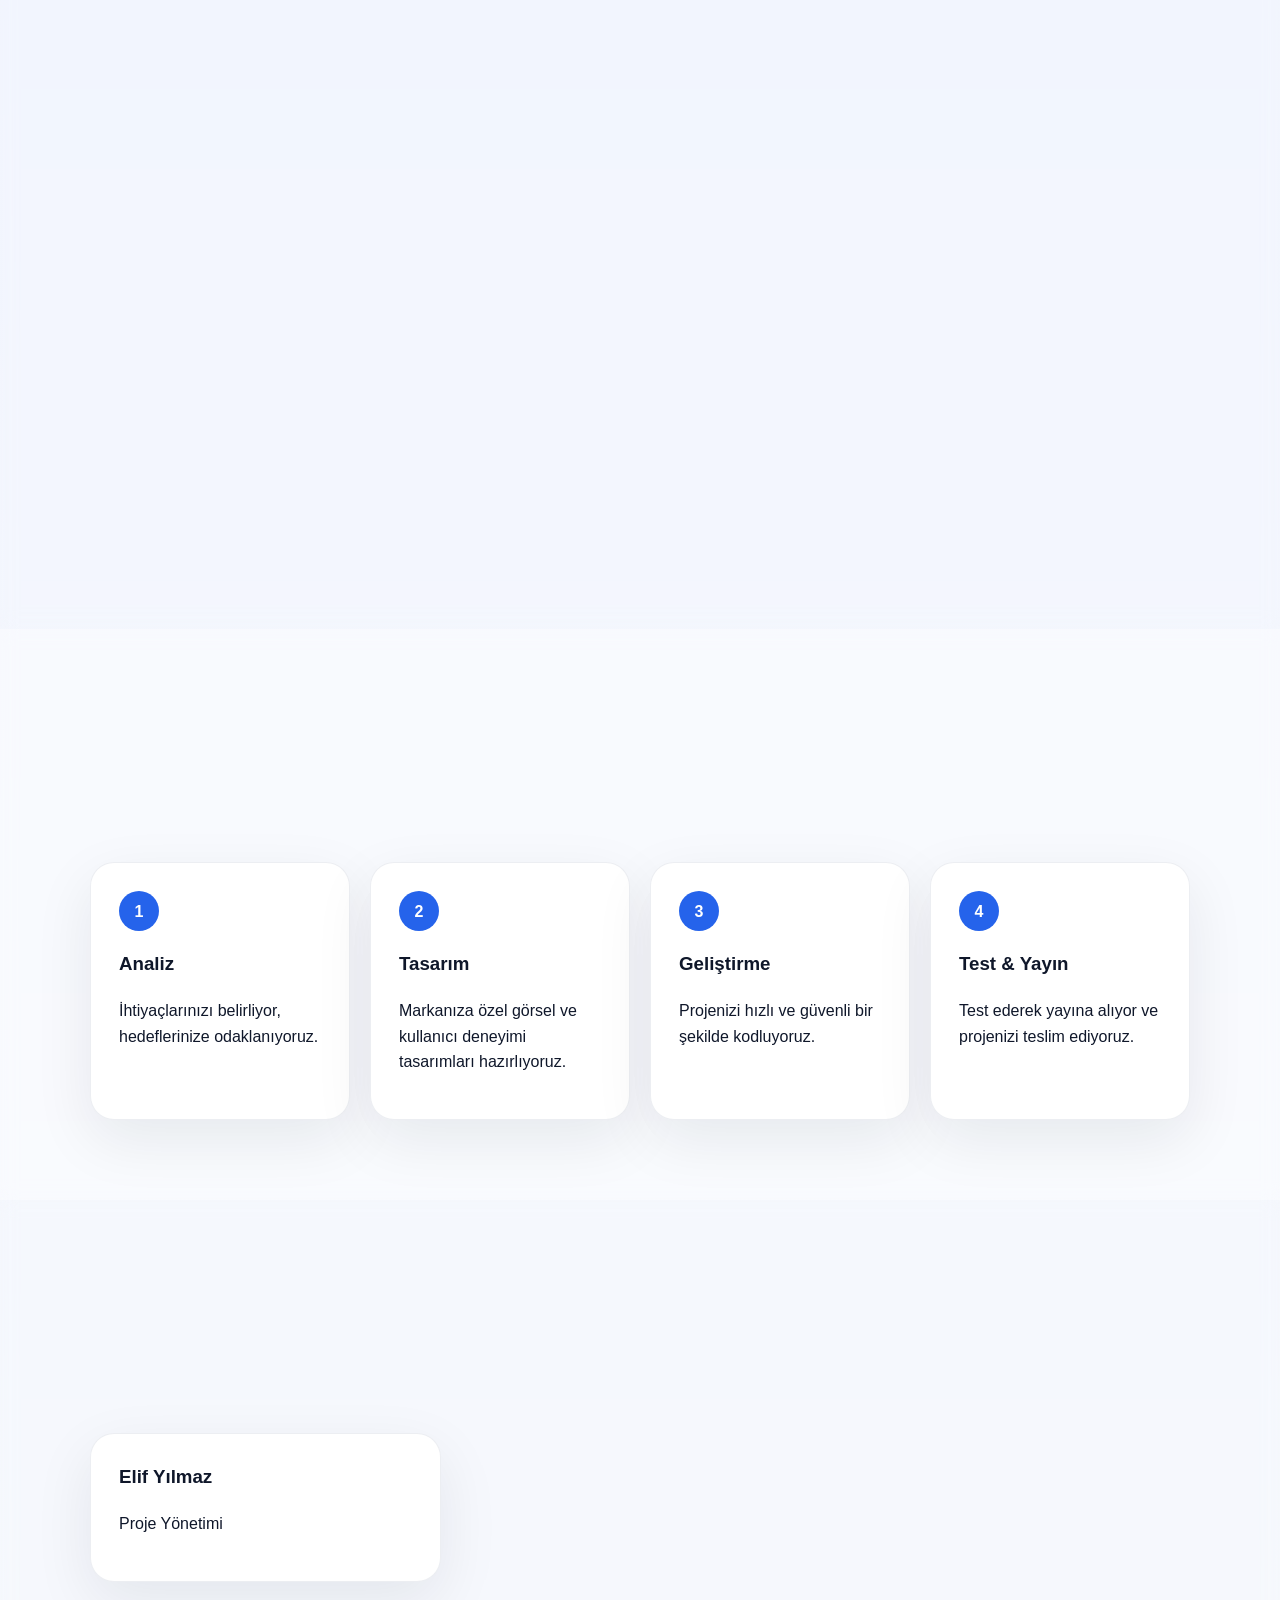
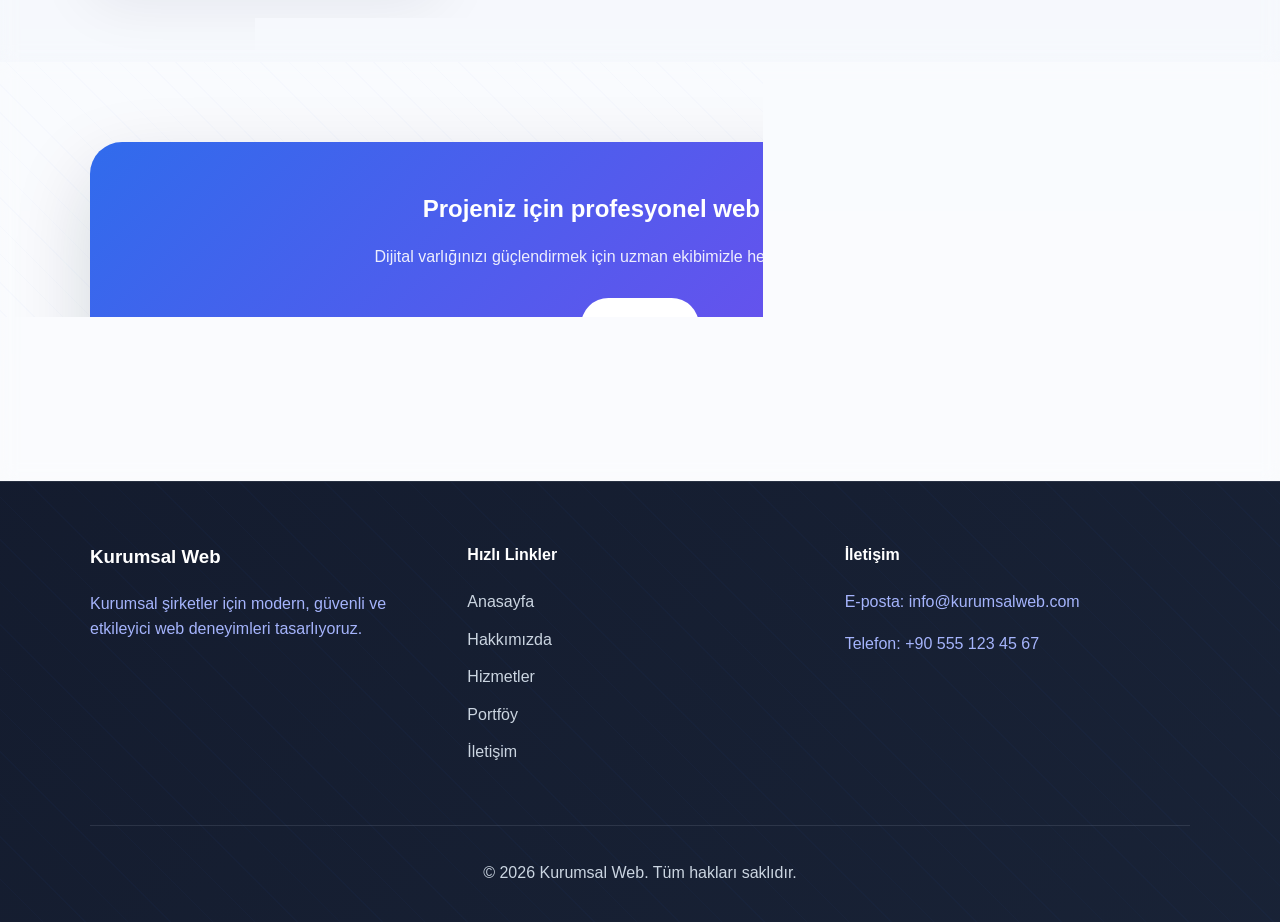
==== commit f4e4830e: "site erişilebilirlik ve mobil gezinme deneyimi daha sağlam hale geldi." ====
--- a/about.html
+++ b/about.html
@@ -10,32 +10,40 @@
   <meta property="og:image" content="images/hero-photo.svg" />
   <meta property="og:type" content="website" />
   <meta name="twitter:card" content="summary_large_image" />
+  <meta name="theme-color" content="#2563eb" />
+  <meta name="robots" content="index, follow" />
+  <link rel="canonical" href="about.html" />
+  <meta property="og:url" content="about.html" />
+  <meta property="og:site_name" content="Kurumsal Web" />
+  <meta name="twitter:site" content="@KurumsalWeb" />
+  <link rel="icon" href="logo.svg" />
   <link rel="stylesheet" href="styles.css" />
 </head>
 <body>
+  <a class="skip-link" href="#main-content">Ana içeriğe atla</a>
   <header class="site-header">
     <div class="container header-inner">
       <div class="brand">
         <img class="logo-image" src="logo.svg" alt="Kurumsal Web logo" />
         <span class="brand-text">Kurumsal Web</span>
       </div>
-      <nav>
+      <nav id="site-navigation">
         <a href="index.html">Anasayfa</a>
-        <a class="active-link" href="about.html">Hakkımızda</a>
+        <a class="active-link" href="about.html" aria-current="page">Hakkımızda</a>
         <a href="services.html">Hizmetler</a>
         <a href="portfolio.html">Portföy</a>
         <a href="contact.html">İletişim</a>
       </nav>
       <button id="dark-mode-toggle" class="dark-mode-toggle" aria-label="Koyu/Aydın Modu">🌙</button>
     </div>
-    <button class="hamburger-menu" aria-label="Menüü aç/kapat">
+    <button class="hamburger-menu" aria-label="Menüü aç/kapat" aria-expanded="false" aria-controls="site-navigation">
       <span></span>
       <span></span>
       <span></span>
     </button>
   </header>
 
-  <main>
+  <main id="main-content">
     <nav class="breadcrumb">
       <div class="container">
         <a href="index.html">Anasayfa</a> / <span>Hakkımızda</span>
@@ -44,12 +52,12 @@
     <section class="hero hero-about">
       <div class="container hero-grid">
         <div class="hero-copy">
-          <h2>Kurumsal Web olarak ne yapıyoruz?</h2>
+          <h1>Kurumsal Web olarak ne yapıyoruz?</h1>
           <p>Şirketiniz için etkileyici dijital deneyimler yaratıyor, marka hedeflerinize uygun tasarım ve geliştirme çözümleri sunuyoruz.</p>
           <a class="button" href="contact.html">Bize Ulaşın</a>
         </div>
         <div class="hero-visual">
-          <img src="images/hero-illustration.svg" alt="Hakkımızda görseli" />
+          <img loading="lazy" src="images/hero-illustration.svg" alt="Hakkımızda görseli" />
         </div>
       </div>
     </section>
@@ -158,7 +166,16 @@
           </article>
         </div>
       </div>
-    </section>  </main>
+    </section>
+
+    <section class="content-section cta-section">
+      <div class="container cta-card">
+        <h2>Projeniz için profesyonel web çözümü</h2>
+        <p>Dijital varlığınızı güçlendirmek için uzman ekibimizle hemen iletişime geçin.</p>
+        <a class="button" href="contact.html">Teklif Al</a>
+      </div>
+    </section>
+  </main>
 
   <footer class="site-footer">
     <div class="container footer-grid">
--- a/styles.css
+++ b/styles.css
@@ -2,14 +2,17 @@
   color-scheme: light;
   font-family: 'Segoe UI', Tahoma, Geneva, Verdana, sans-serif;
   --bg: #eef2ff;
-  --surface: #ffffff;
+  --surface: #f8fafc;
+  --surface-strong: #ffffff;
   --text: #0f172a;
-  --muted: #64748b;
+  --muted: #475569;
   --primary: #2563eb;
   --primary-dark: #1d4ed8;
   --accent: #7c3aed;
   --header: #111827;
-  --header-contrast: #e2e8f0;
+  --header-contrast: #f8fafc;
+  --card-border: rgba(148, 163, 184, 0.18);
+  --shadow: rgba(15, 23, 42, 0.12);
   background: var(--bg);
   color: var(--text);
 }
@@ -20,6 +23,26 @@
 
 html {
   scroll-behavior: smooth;
+}
+
+.skip-link {
+  position: absolute;
+  top: -40px;
+  left: 16px;
+  padding: 12px 16px;
+  background: var(--primary);
+  color: #fff;
+  z-index: 1000;
+  border-radius: 8px;
+  text-decoration: none;
+  transition: top 150ms ease, opacity 150ms ease;
+  opacity: 0;
+}
+
+.skip-link:focus,
+.skip-link:focus-visible {
+  top: 16px;
+  opacity: 1;
 }
 
 body {
@@ -31,11 +54,17 @@
 }
 
 body.dark-mode {
-  --bg: #0f172a;
-  --surface: #1e293b;
+  --bg: #050816;
+  --surface: #111827;
+  --surface-strong: #1e293b;
   --text: #e2e8f0;
   --muted: #94a3b8;
-  background: linear-gradient(180deg, #0f172a 0%, #1e293b 100%);
+  --primary: #60a5fa;
+  --primary-dark: #3b82f6;
+  --header: #f8fafc;
+  --header-contrast: #e2e8f0;
+  --card-border: rgba(148, 163, 184, 0.12);
+  background: linear-gradient(180deg, #050816 0%, #111827 100%);
 }
 
 body.dark-mode ::selection {
@@ -162,6 +191,13 @@
   text-decoration: none;
 }
 
+.site-header a:focus-visible,
+.site-header a:hover {
+  outline: none;
+  color: #ffffff;
+  text-decoration: underline;
+}
+
 .hero {
   position: relative;
   overflow: hidden;
@@ -262,6 +298,7 @@
   max-width: 520px;
 }
 
+.hero h1,
 .hero h2 {
   margin: 0 0 16px;
   font-size: clamp(2rem, 4vw, 3.5rem);
@@ -548,19 +585,24 @@
 }
 
 .button {
-  display: inline-block;
-  background: white;
-  color: var(--header);
+  display: inline-flex;
+  align-items: center;
+  justify-content: center;
+  gap: 10px;
+  background: var(--primary);
+  color: white;
   padding: 14px 28px;
   border-radius: 999px;
-  font-weight: 600;
+  border: 1px solid transparent;
+  font-weight: 700;
   text-decoration: none;
-  transition: transform 180ms ease, box-shadow 180ms ease;
+  transition: transform 180ms ease, box-shadow 180ms ease, background-color 180ms ease;
 }
 
 .button:hover {
+  background: var(--primary-dark);
   transform: translateY(-2px);
-  box-shadow: 0 18px 32px rgba(37, 99, 235, 0.18);
+  box-shadow: 0 18px 32px rgba(37, 99, 235, 0.22);
 }
 
 .section-header h2 {
@@ -883,6 +925,89 @@
   border-radius: 16px;
   overflow: hidden;
   box-shadow: 0 20px 60px rgba(15, 23, 42, 0.12);
+}
+
+.error {
+  border-color: #ef4444 !important;
+  background-color: rgba(239, 68, 68, 0.05) !important;
+}
+
+.error-message {
+  color: #ef4444;
+  font-size: 0.875rem;
+  margin: -12px 0 12px;
+  display: block;
+}
+
+.slider-controls {
+  display: flex;
+  justify-content: center;
+  gap: 16px;
+  margin-top: 24px;
+}
+
+.slider-button {
+  background: var(--primary);
+  color: white;
+  border: none;
+  padding: 12px 24px;
+  border-radius: 50px;
+  cursor: pointer;
+  font-weight: 600;
+  transition: all 200ms ease;
+}
+
+.slider-button:hover {
+  background: var(--primary-dark);
+  transform: translateY(-2px);
+}
+
+.pricing-comparison {
+  overflow-x: auto;
+  margin-top: 32px;
+}
+
+.comparison-table {
+  width: 100%;
+  border-collapse: collapse;
+  background: white;
+  border-radius: 24px;
+  overflow: hidden;
+  box-shadow: 0 20px 60px rgba(15, 23, 42, 0.08);
+}
+
+.comparison-table th,
+.comparison-table td {
+  padding: 20px;
+  text-align: left;
+  border-bottom: 1px solid rgba(148, 163, 184, 0.2);
+}
+
+.comparison-table th {
+  background: rgba(37, 99, 235, 0.05);
+  font-weight: 700;
+  color: var(--primary);
+}
+
+.comparison-table tr:last-child td {
+  border-bottom: none;
+}
+
+.comparison-table .feature-name {
+  font-weight: 600;
+  color: var(--text);
+}
+
+.comparison-table .check {
+  color: #10b981;
+  font-weight: bold;
+  font-size: 1.2rem;
+}
+
+.comparison-table .cross {
+  color: #ef4444;
+  font-weight: bold;
+  font-size: 1.2rem;
 }
 
 .contact-section ul {
@@ -1020,6 +1145,79 @@
   text-align: center;
 }
 
+.slider-wrapper {
+  position: relative;
+  overflow: hidden;
+}
+
+.slider-wrapper .portfolio-grid,
+.slider-wrapper .testimonial-grid {
+  display: block;
+}
+
+.slider-wrapper .portfolio-grid article,
+.slider-wrapper .testimonial-grid article {
+  display: none;
+  width: 100%;
+  max-width: 760px;
+  margin: 0 auto;
+}
+
+.slider-wrapper .portfolio-grid article:first-child,
+.slider-wrapper .testimonial-grid article:first-child {
+  display: block;
+}
+
+.form-message {
+  min-height: 22px;
+  margin-bottom: 16px;
+  font-weight: 600;
+  color: var(--primary);
+}
+
+.form-message.error {
+  color: #ef4444;
+}
+
+.form-message.success {
+  color: #10b981;
+}
+
+.contact-form input,
+.contact-form textarea {
+  background: var(--surface);
+  border: 1px solid rgba(148, 163, 184, 0.25);
+  color: var(--text);
+}
+
+body.dark-mode .contact-form,
+body.dark-mode .testimonial-card,
+body.dark-mode .portfolio-card,
+body.dark-mode .service-card,
+body.dark-mode .feature-card,
+body.dark-mode .case-card,
+body.dark-mode .package-card,
+body.dark-mode .pricing-card,
+body.dark-mode .team-card,
+body.dark-mode .client-card,
+body.dark-mode .case-study-card,
+body.dark-mode .blog-card,
+body.dark-mode .social-card,
+body.dark-mode .contact-card {
+  background: rgba(15, 23, 42, 0.9);
+  border-color: rgba(148, 163, 184, 0.14);
+}
+
+body.dark-mode .breadcrumb,
+body.dark-mode .content-section:nth-of-type(even) {
+  background: rgba(15, 23, 42, 0.4);
+}
+
+body.dark-mode .site-header,
+body.dark-mode .footer-note {
+  background: rgba(15, 23, 42, 0.9);
+}
+
 @media (max-width: 720px) {
   .site-header nav {
     flex-direction: column;
